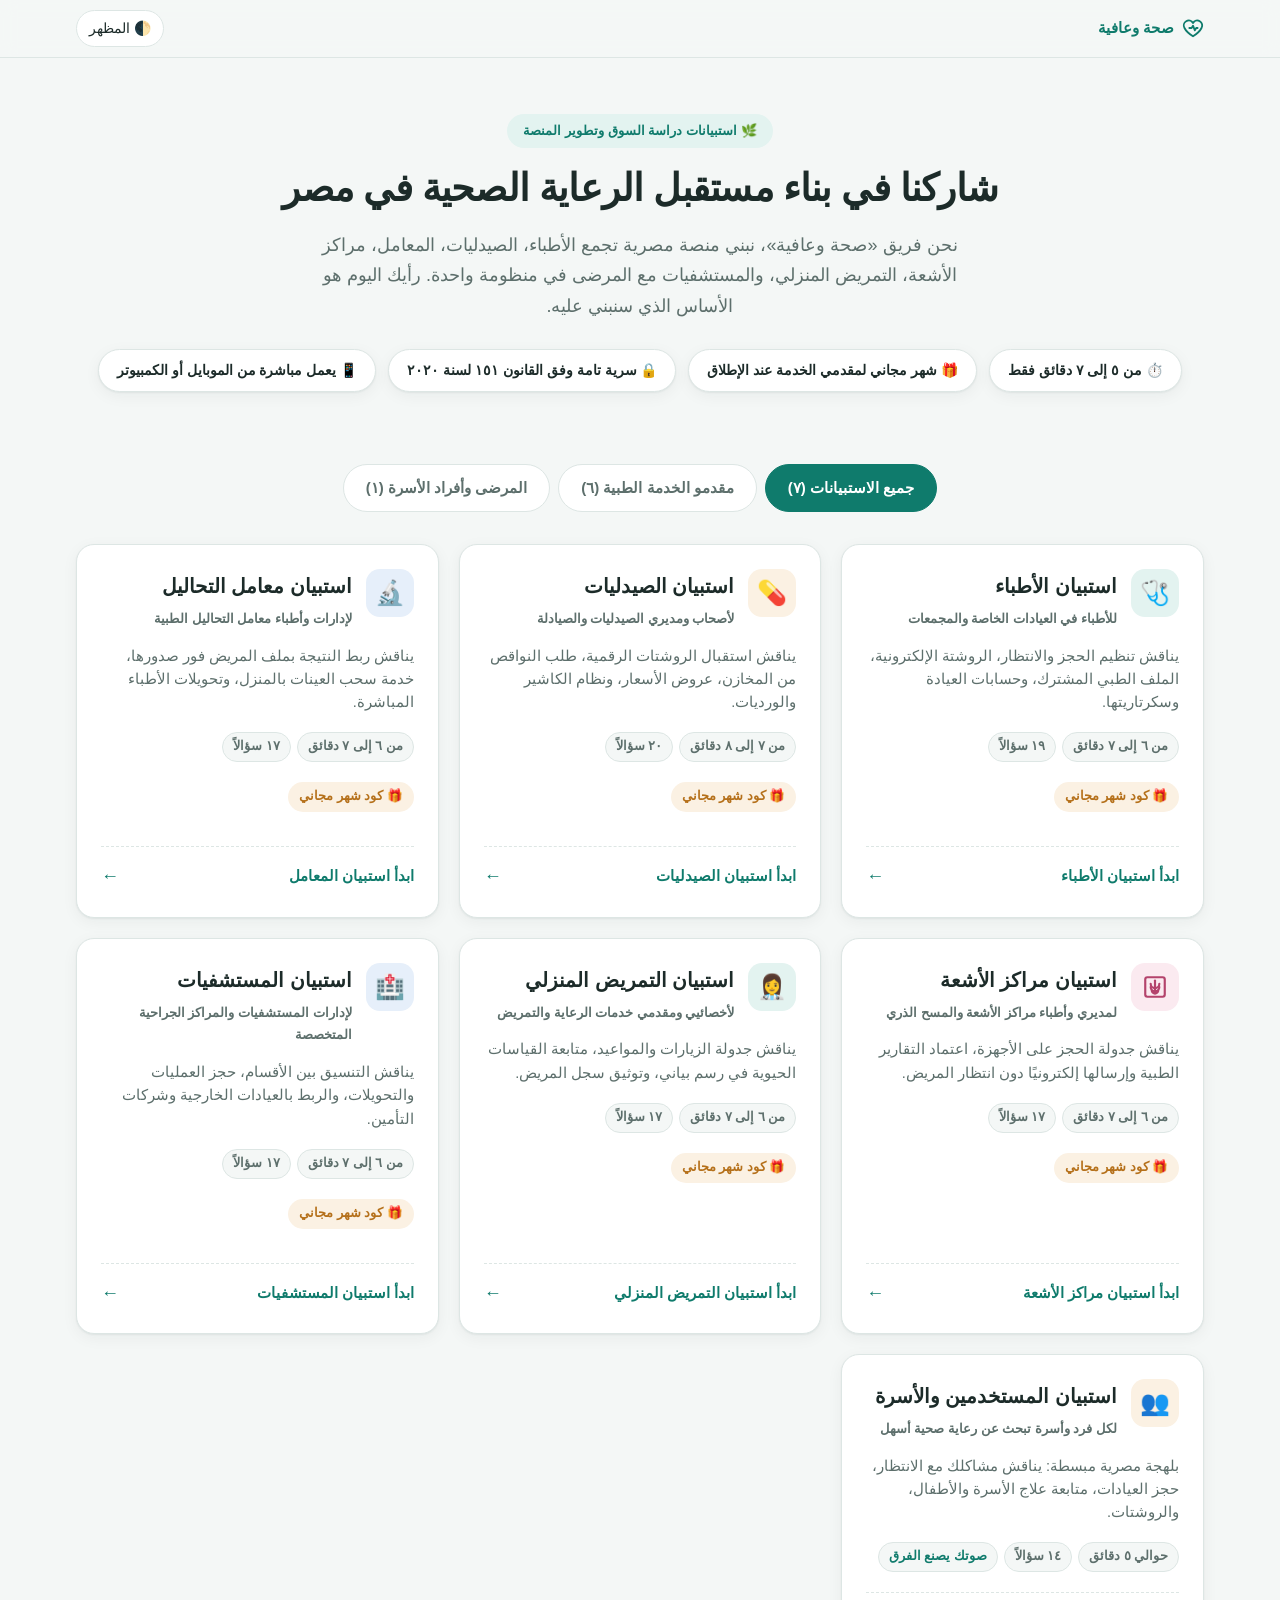
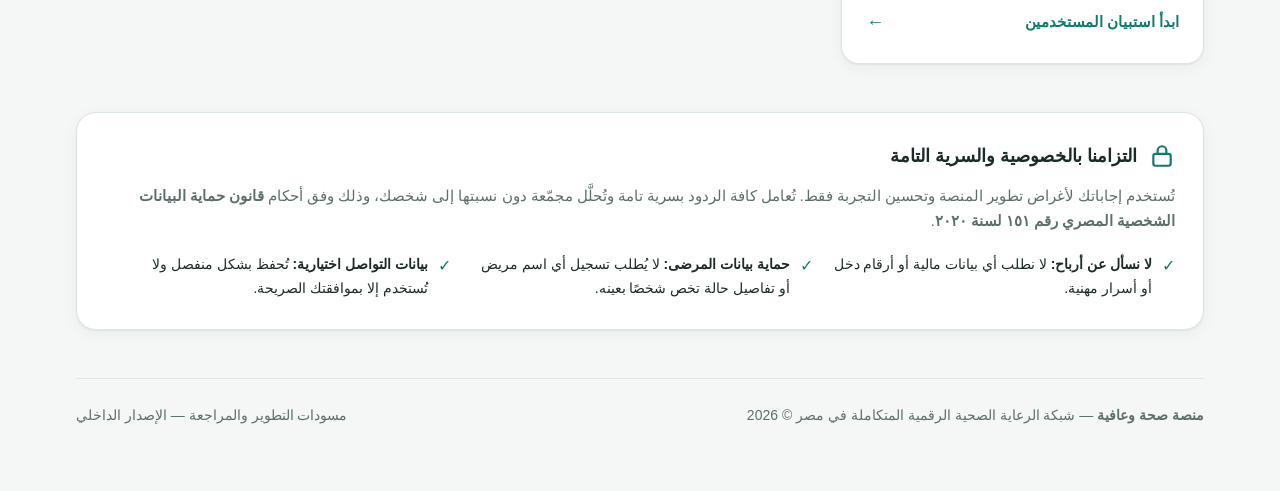
==== index.html @ a5a101ae "surveys" ====
<!doctype html>
<html lang="ar" dir="rtl">

<head>
  <meta charset="utf-8">
  <meta name="viewport" content="width=device-width, initial-scale=1">
  <title>بوابة الاستبيانات — منصة صحة وعافية</title>
  <link rel="stylesheet" href="survey.css">
  <style>
    .index-hero {
      text-align: center;
      padding: 56px 0 32px;
      position: relative;
    }

    .hero-badge {
      display: inline-flex;
      align-items: center;
      gap: 6px;
      font-size: 13px;
      font-weight: 700;
      color: var(--brand);
      background: var(--brand-soft);
      padding: 6px 16px;
      border-radius: 99px;
      margin-bottom: 16px;
    }

    .index-hero h1 {
      font-size: 38px;
      line-height: 1.3;
      margin: 0 0 16px;
      color: var(--text);
      font-weight: 800;
      letter-spacing: -0.02em;
    }

    .hero-lead {
      max-width: 680px;
      margin: 0 auto 28px;
      font-size: 18px;
      color: var(--muted);
      line-height: 1.7;
    }

    .highlights-bar {
      display: flex;
      justify-content: center;
      flex-wrap: wrap;
      gap: 12px;
      margin-bottom: 40px;
    }

    .hl-pill {
      display: inline-flex;
      align-items: center;
      gap: 8px;
      background: var(--card);
      border: 1px solid var(--line);
      border-radius: 99px;
      padding: 8px 18px;
      font-size: 14px;
      font-weight: 600;
      color: var(--text);
      box-shadow: var(--shadow);
    }

    /* Category Nav Tabs */
    .cat-nav {
      display: flex;
      justify-content: center;
      gap: 8px;
      margin-bottom: 32px;
      flex-wrap: wrap;
    }

    .cat-btn {
      font: inherit;
      font-size: 15px;
      font-weight: 600;
      padding: 10px 22px;
      border-radius: 99px;
      cursor: pointer;
      border: 1px solid var(--line);
      background: var(--card);
      color: var(--muted);
      transition: all .2s;
    }

    .cat-btn:hover {
      border-color: var(--brand);
      color: var(--brand);
    }

    .cat-btn.active {
      background: var(--brand);
      color: #fff;
      border-color: var(--brand);
    }

    /* Cards Grid */
    .surveys-grid {
      display: grid;
      grid-template-columns: repeat(auto-fill, minmax(320px, 1fr));
      gap: 20px;
      margin-bottom: 48px;
    }

    .survey-card {
      background: var(--card);
      border: 1px solid var(--line);
      border-radius: 18px;
      padding: 24px;
      box-shadow: var(--shadow);
      display: flex;
      flex-direction: column;
      justify-content: space-between;
      transition: transform .2s ease, border-color .2s ease, box-shadow .2s ease;
      text-decoration: none;
      color: inherit;
      position: relative;
      overflow: hidden;
    }

    .survey-card:hover {
      transform: translateY(-4px);
      border-color: var(--brand);
      box-shadow: 0 10px 24px rgba(15, 123, 108, .12);
    }

    .card-top {
      display: flex;
      align-items: flex-start;
      gap: 14px;
      margin-bottom: 14px;
    }

    .survey-icon {
      flex: none;
      width: 48px;
      height: 48px;
      border-radius: 14px;
      background: var(--brand-soft);
      color: var(--brand);
      display: grid;
      place-items: center;
      font-size: 24px;
    }

    .survey-icon.accent {
      background: var(--accent-soft);
      color: var(--accent);
    }

    .survey-icon.rose {
      background: var(--rose-soft);
      color: var(--rose);
    }

    .survey-icon.sky {
      background: var(--sky-soft);
      color: var(--sky);
    }

    .card-title-group h2 {
      font-size: 20px;
      margin: 0 0 4px;
      color: var(--text);
    }

    .card-target {
      font-size: 13px;
      color: var(--muted);
      font-weight: 600;
    }

    .card-desc {
      font-size: 14.5px;
      color: var(--muted);
      line-height: 1.6;
      margin: 0 0 18px;
      flex: 1;
    }

    .card-meta {
      display: flex;
      flex-wrap: wrap;
      gap: 6px;
      margin-bottom: 20px;
    }

    .meta-tag {
      font-size: 12.5px;
      font-weight: 600;
      padding: 3px 10px;
      border-radius: 99px;
      background: var(--bg);
      color: var(--muted);
      border: 1px solid var(--line);
    }

    .meta-tag.gift {
      background: var(--accent-soft);
      color: var(--accent);
      border-color: transparent;
    }

    .card-action {
      display: flex;
      align-items: center;
      justify-content: space-between;
      padding-top: 14px;
      border-top: 1px dashed var(--line);
      font-weight: 700;
      font-size: 14.5px;
      color: var(--brand);
    }

    .card-action span:last-child {
      font-size: 18px;
      transition: transform .2s;
    }

    .survey-card:hover .card-action span:last-child {
      transform: translateX(-4px);
    }

    /* Trust Section */
    .trust-box {
      background: var(--card);
      border: 1px solid var(--line);
      border-radius: 20px;
      padding: 28px;
      margin-bottom: 48px;
      box-shadow: var(--shadow);
    }

    .trust-header {
      display: flex;
      align-items: center;
      gap: 12px;
      margin-bottom: 12px;
    }

    .trust-header h3 {
      margin: 0;
      font-size: 18px;
      color: var(--text);
    }

    .trust-content {
      font-size: 14.5px;
      color: var(--muted);
      line-height: 1.7;
    }

    .trust-points {
      display: grid;
      grid-template-columns: repeat(auto-fit, minmax(220px, 1fr));
      gap: 16px;
      margin-top: 18px;
    }

    .point {
      display: flex;
      gap: 10px;
      align-items: flex-start;
      font-size: 14px;
    }

    .point i {
      color: var(--brand);
      font-size: 16px;
      font-style: normal;
    }

    /* Footer */
    .index-footer {
      padding-top: 24px;
      border-top: 1px solid var(--line);
      display: flex;
      justify-content: space-between;
      align-items: center;
      flex-wrap: wrap;
      gap: 16px;
      font-size: 14px;
      color: var(--muted);
    }

    @media (max-width: 640px) {
      .index-hero h1 {
        font-size: 28px;
      }

      .hero-lead {
        font-size: 16px;
      }

      .surveys-grid {
        grid-template-columns: 1fr;
      }
    }
  </style>
</head>

<body>

  <!-- Sticky Top Navigation -->
  <div class="bar">
    <div class="bar-in" style="max-width: 1160px; justify-content: space-between;">
      <a href="index.html" class="brand" style="text-decoration: none;">
        <svg viewBox="0 0 24 24" fill="none" stroke="currentColor" stroke-width="2" stroke-linecap="round" stroke-linejoin="round">
          <path d="M12 21s-7-4.4-9.3-9A5.2 5.2 0 0 1 12 6.5 5.2 5.2 0 0 1 21.3 12C19 16.6 12 21 12 21z" />
          <path d="M8 12h2.5l1.5-2.5 2 5 1.5-2.5H17" />
        </svg>
        صحة وعافية
      </a>
      <div style="display: flex; align-items: center; gap: 8px;">
        <button class="tool" id="themeToggle" type="button" aria-label="تبديل المظهر">🌓 المظهر</button>
      </div>
    </div>
  </div>

  <main class="wrap" style="max-width: 1160px;">

    <!-- Hero Section -->
    <section class="index-hero">
      <div class="hero-badge">🌿 استبيانات دراسة السوق وتطوير المنصة</div>
      <h1>شاركنا في بناء مستقبل الرعاية الصحية في مصر</h1>
      <p class="hero-lead">
        نحن فريق «صحة وعافية»، نبني منصة مصرية تجمع الأطباء، الصيدليات، المعامل، مراكز الأشعة، التمريض المنزلي، والمستشفيات مع المرضى في منظومة واحدة. رأيك اليوم هو الأساس الذي سنبني عليه.
      </p>

      <div class="highlights-bar">
        <div class="hl-pill">⏱️ من ٥ إلى ٧ دقائق فقط</div>
        <div class="hl-pill">🎁 شهر مجاني لمقدمي الخدمة عند الإطلاق</div>
        <div class="hl-pill">🔒 سرية تامة وفق القانون ١٥١ لسنة ٢٠٢٠</div>
        <div class="hl-pill">📱 يعمل مباشرة من الموبايل أو الكمبيوتر</div>
      </div>
    </section>

    <!-- Category Tabs -->
    <div class="cat-nav" id="categoryNav">
      <button class="cat-btn active" data-filter="all">جميع الاستبيانات (٧)</button>
      <button class="cat-btn" data-filter="providers">مقدمو الخدمة الطبية (٦)</button>
      <button class="cat-btn" data-filter="users">المرضى وأفراد الأسرة (١)</button>
    </div>

    <!-- Surveys Grid -->
    <div class="surveys-grid" id="surveysGrid">

      <!-- 1. Doctors -->
      <a href="doctor-survey.html" class="survey-card" data-category="providers">
        <div>
          <div class="card-top">
            <div class="survey-icon">🩺</div>
            <div class="card-title-group">
              <h2>استبيان الأطباء</h2>
              <div class="card-target">للأطباء في العيادات الخاصة والمجمعات</div>
            </div>
          </div>
          <p class="card-desc">
            يناقش تنظيم الحجز والانتظار، الروشتة الإلكترونية، الملف الطبي المشترك، وحسابات العيادة وسكرتاريتها.
          </p>
          <div class="card-meta">
            <span class="meta-tag">من ٦ إلى ٧ دقائق</span>
            <span class="meta-tag">١٩ سؤالاً</span>
            <span class="meta-tag gift">🎁 كود شهر مجاني</span>
          </div>
        </div>
        <div class="card-action">
          <span>ابدأ استبيان الأطباء</span>
          <span>←</span>
        </div>
      </a>

      <!-- 2. Pharmacies -->
      <a href="pharmacy-survey.html" class="survey-card" data-category="providers">
        <div>
          <div class="card-top">
            <div class="survey-icon accent">💊</div>
            <div class="card-title-group">
              <h2>استبيان الصيدليات</h2>
              <div class="card-target">لأصحاب ومديري الصيدليات والصيادلة</div>
            </div>
          </div>
          <p class="card-desc">
            يناقش استقبال الروشتات الرقمية، طلب النواقص من المخازن، عروض الأسعار، ونظام الكاشير والورديات.
          </p>
          <div class="card-meta">
            <span class="meta-tag">من ٧ إلى ٨ دقائق</span>
            <span class="meta-tag">٢٠ سؤالاً</span>
            <span class="meta-tag gift">🎁 كود شهر مجاني</span>
          </div>
        </div>
        <div class="card-action">
          <span>ابدأ استبيان الصيدليات</span>
          <span>←</span>
        </div>
      </a>

      <!-- 3. Labs -->
      <a href="lab-survey.html" class="survey-card" data-category="providers">
        <div>
          <div class="card-top">
            <div class="survey-icon sky">🔬</div>
            <div class="card-title-group">
              <h2>استبيان معامل التحاليل</h2>
              <div class="card-target">لإدارات وأطباء معامل التحاليل الطبية</div>
            </div>
          </div>
          <p class="card-desc">
            يناقش ربط النتيجة بملف المريض فور صدورها، خدمة سحب العينات بالمنزل، وتحويلات الأطباء المباشرة.
          </p>
          <div class="card-meta">
            <span class="meta-tag">من ٦ إلى ٧ دقائق</span>
            <span class="meta-tag">١٧ سؤالاً</span>
            <span class="meta-tag gift">🎁 كود شهر مجاني</span>
          </div>
        </div>
        <div class="card-action">
          <span>ابدأ استبيان المعامل</span>
          <span>←</span>
        </div>
      </a>

      <!-- 4. Radiology -->
      <a href="radiology-survey.html" class="survey-card" data-category="providers">
        <div>
          <div class="card-top">
            <div class="survey-icon rose">
              <svg viewBox="0 0 24 24" width="26" height="26" fill="none" stroke="currentColor" stroke-width="2" stroke-linecap="round" stroke-linejoin="round">
                <rect x="3" y="3" width="18" height="18" rx="2" />
                <line x1="12" y1="6" x2="12" y2="18" />
                <path d="M8 9a4 4 0 0 0 8 0" />
                <path d="M8 12a4 4 0 0 0 8 0" />
                <path d="M9 15a3 3 0 0 0 6 0" />
              </svg>
            </div>
            <div class="card-title-group">
              <h2>استبيان مراكز الأشعة</h2>
              <div class="card-target">لمديري وأطباء مراكز الأشعة والمسح الذري</div>
            </div>
          </div>
          <p class="card-desc">
            يناقش جدولة الحجز على الأجهزة، اعتماد التقارير الطبية وإرسالها إلكترونيًا دون انتظار المريض.
          </p>
          <div class="card-meta">
            <span class="meta-tag">من ٦ إلى ٧ دقائق</span>
            <span class="meta-tag">١٧ سؤالاً</span>
            <span class="meta-tag gift">🎁 كود شهر مجاني</span>
          </div>
        </div>
        <div class="card-action">
          <span>ابدأ استبيان مراكز الأشعة</span>
          <span>←</span>
        </div>
      </a>

      <!-- 5. Home Nursing -->
      <a href="nursing-survey.html" class="survey-card" data-category="providers">
        <div>
          <div class="card-top">
            <div class="survey-icon">👩‍⚕️</div>
            <div class="card-title-group">
              <h2>استبيان التمريض المنزلي</h2>
              <div class="card-target">لأخصائيي ومقدمي خدمات الرعاية والتمريض</div>
            </div>
          </div>
          <p class="card-desc">
            يناقش جدولة الزيارات والمواعيد، متابعة القياسات الحيوية في رسم بياني، وتوثيق سجل المريض.
          </p>
          <div class="card-meta">
            <span class="meta-tag">من ٦ إلى ٧ دقائق</span>
            <span class="meta-tag">١٧ سؤالاً</span>
            <span class="meta-tag gift">🎁 كود شهر مجاني</span>
          </div>
        </div>
        <div class="card-action">
          <span>ابدأ استبيان التمريض المنزلي</span>
          <span>←</span>
        </div>
      </a>

      <!-- 6. Hospitals -->
      <a href="hospital-survey.html" class="survey-card" data-category="providers">
        <div>
          <div class="card-top">
            <div class="survey-icon sky">🏥</div>
            <div class="card-title-group">
              <h2>استبيان المستشفيات</h2>
              <div class="card-target">لإدارات المستشفيات والمراكز الجراحية المتخصصة</div>
            </div>
          </div>
          <p class="card-desc">
            يناقش التنسيق بين الأقسام، حجز العمليات والتحويلات، والربط بالعيادات الخارجية وشركات التأمين.
          </p>
          <div class="card-meta">
            <span class="meta-tag">من ٦ إلى ٧ دقائق</span>
            <span class="meta-tag">١٧ سؤالاً</span>
            <span class="meta-tag gift">🎁 كود شهر مجاني</span>
          </div>
        </div>
        <div class="card-action">
          <span>ابدأ استبيان المستشفيات</span>
          <span>←</span>
        </div>
      </a>

      <!-- 7. Users / Patients -->
      <a href="user-survey.html" class="survey-card" data-category="users">
        <div>
          <div class="card-top">
            <div class="survey-icon accent">👥</div>
            <div class="card-title-group">
              <h2>استبيان المستخدمين والأسرة</h2>
              <div class="card-target">لكل فرد وأسرة تبحث عن رعاية صحية أسهل</div>
            </div>
          </div>
          <p class="card-desc">
            بلهجة مصرية مبسطة: يناقش مشاكلك مع الانتظار، حجز العيادات، متابعة علاج الأسرة والأطفال، والروشتات.
          </p>
          <div class="card-meta">
            <span class="meta-tag">حوالي ٥ دقائق</span>
            <span class="meta-tag">١٤ سؤالاً</span>
            <span class="meta-tag" style="color:var(--brand);">صوتك يصنع الفرق</span>
          </div>
        </div>
        <div class="card-action">
          <span>ابدأ استبيان المستخدمين</span>
          <span>←</span>
        </div>
      </a>

    </div>

    <!-- Privacy & Commitment Card -->
    <section class="trust-box">
      <div class="trust-header">
        <svg viewBox="0 0 24 24" width="26" height="26" fill="none" stroke="currentColor" stroke-width="2" stroke-linecap="round" stroke-linejoin="round" style="color:var(--brand);">
          <rect x="4" y="10" width="16" height="11" rx="2" />
          <path d="M8 10V7a4 4 0 0 1 8 0v3" />
        </svg>
        <h3>التزامنا بالخصوصية والسرية التامة</h3>
      </div>
      <div class="trust-content">
        تُستخدم إجاباتك لأغراض تطوير المنصة وتحسين التجربة فقط. تُعامل كافة الردود بسرية تامة وتُحلَّل مجمّعة دون نسبتها إلى شخصك، وذلك وفق أحكام <b>قانون حماية البيانات الشخصية المصري رقم ١٥١ لسنة ٢٠٢٠</b>.
      </div>
      <div class="trust-points">
        <div class="point">
          <i>✓</i>
          <span><b>لا نسأل عن أرباح:</b> لا نطلب أي بيانات مالية أو أرقام دخل أو أسرار مهنية.</span>
        </div>
        <div class="point">
          <i>✓</i>
          <span><b>حماية بيانات المرضى:</b> لا يُطلب تسجيل أي اسم مريض أو تفاصيل حالة تخص شخصًا بعينه.</span>
        </div>
        <div class="point">
          <i>✓</i>
          <span><b>بيانات التواصل اختيارية:</b> تُحفظ بشكل منفصل ولا تُستخدم إلا بموافقتك الصريحة.</span>
        </div>
      </div>
    </section>

    <!-- Footer -->
    <footer class="index-footer">
      <div>
        <b>منصة صحة وعافية</b> — شبكة الرعاية الصحية الرقمية المتكاملة في مصر © 2026
      </div>
      <div style="display: flex; gap: 12px; align-items: center;">
        <span>مسودات التطوير والمراجعة — الإصدار الداخلي</span>
      </div>
    </footer>

  </main>

  <script>
    // Theme toggle matching survey system
    const themeToggle = document.getElementById("themeToggle");
    themeToggle.addEventListener("click", () => {
      const cur = document.documentElement.getAttribute("data-theme");
      const next = cur === "dark" ? "light" : "dark";
      document.documentElement.setAttribute("data-theme", next);
      localStorage.setItem("SURVEY_THEME", next);
    });
    if (localStorage.getItem("SURVEY_THEME")) {
      document.documentElement.setAttribute("data-theme", localStorage.getItem("SURVEY_THEME"));
    }

    // Category Tabs Filtering
    const categoryNav = document.getElementById("categoryNav");
    const cards = document.querySelectorAll(".survey-card");

    categoryNav.addEventListener("click", (e) => {
      const btn = e.target.closest(".cat-btn");
      if (!btn) return;

      categoryNav.querySelectorAll(".cat-btn").forEach(b => b.classList.remove("active"));
      btn.classList.add("active");

      const filter = btn.dataset.filter;
      cards.forEach(card => {
        if (filter === "all") {
          card.style.display = "flex";
        } else {
          card.style.display = card.dataset.category === filter ? "flex" : "none";
        }
      });
    });
  </script>
</body>

</html>
---- survey.css ----
:root {
  --bg: #f4f7f6;
  --card: #ffffff;
  --text: #1c2b29;
  --muted: #5d6f6c;
  --line: #dde6e4;
  --brand: #0f7b6c;
  --brand-rgb: 15, 123, 108;
  --brand-soft: #e3f3f0;
  --accent: #b5701a;
  --accent-soft: #fbf1e3;
  --note: #6a4fb3;
  --note-soft: #f0ecfa;
  --rose: #b4436c;
  --rose-soft: #fbeaf0;
  --sky: #2563a8;
  --sky-soft: #e6effa;
  --shadow: 0 1px 2px rgba(16, 40, 36, .06), 0 4px 16px rgba(16, 40, 36, .05);
}

@media (prefers-color-scheme: dark) {
  :root:not([data-theme="light"]) {
    --bg: #101716;
    --card: #18211f;
    --text: #e6efed;
    --muted: #9db0ac;
    --line: #2a3734;
    --brand: #3cc2ad;
    --brand-rgb: 60, 194, 173;
    --brand-soft: #1b3330;
    --accent: #e3a24f;
    --accent-soft: #33281a;
    --note: #b7a2f0;
    --note-soft: #261f3a;
    --rose: #ee8fb1;
    --rose-soft: #3a1f2a;
    --sky: #8bb8f0;
    --sky-soft: #1a2a3d;
    --shadow: none;
  }
}

:root[data-theme="dark"] {
  --bg: #101716;
  --card: #18211f;
  --text: #e6efed;
  --muted: #9db0ac;
  --line: #2a3734;
  --brand: #3cc2ad;
  --brand-rgb: 60, 194, 173;
  --brand-soft: #1b3330;
  --accent: #e3a24f;
  --accent-soft: #33281a;
  --note: #b7a2f0;
  --note-soft: #261f3a;
  --rose: #ee8fb1;
  --rose-soft: #3a1f2a;
  --sky: #8bb8f0;
  --sky-soft: #1a2a3d;
  --shadow: none;
}

* {
  box-sizing: border-box;
}

html {
  -webkit-text-size-adjust: 100%;
}

body {
  margin: 0;
  background: var(--bg);
  color: var(--text);
  font-family: "Segoe UI", Tahoma, "Noto Sans Arabic", Arial, sans-serif;
  font-size: 17px;
  line-height: 1.75;
}

.wrap {
  max-width: 760px;
  margin: 0 auto;
  padding: 0 16px 64px;
}

.bar {
  position: sticky;
  top: 0;
  z-index: 5;
  background: color-mix(in srgb, var(--bg) 88%, transparent);
  backdrop-filter: blur(8px);
  border-bottom: 1px solid var(--line);
}

.bar-in {
  max-width: 760px;
  margin: 0 auto;
  padding: 10px 16px;
  display: flex;
  align-items: center;
  gap: 12px;
}

.progress {
  flex: 1;
  height: 8px;
  background: var(--line);
  border-radius: 99px;
  overflow: hidden;
}

.progress>i {
  display: block;
  height: 100%;
  width: 0;
  background: var(--brand);
  border-radius: 99px;
  transition: width .3s;
}

.pct {
  font-size: 14px;
  color: var(--muted);
  min-width: 3.2em;
  text-align: end;
}

.tool {
  font: inherit;
  font-size: 14px;
  cursor: pointer;
  border: 1px solid var(--line);
  background: var(--card);
  color: var(--text);
  padding: 5px 12px;
  border-radius: 99px;
  white-space: nowrap;
}

.tool[aria-pressed="true"] {
  background: var(--note-soft);
  border-color: var(--note);
  color: var(--note);
}

.hero {
  padding: 36px 0 8px;
}

.brand {
  display: inline-flex;
  align-items: center;
  gap: 8px;
  color: var(--brand);
  font-weight: 700;
  font-size: 15px;
}

.brand svg {
  width: 22px;
  height: 22px;
}

h1 {
  font-size: 30px;
  line-height: 1.35;
  margin: 10px 0 6px;
}

.meta {
  display: flex;
  flex-wrap: wrap;
  gap: 8px;
  margin: 14px 0 0;
  padding: 0;
  list-style: none;
}

.meta li {
  background: var(--brand-soft);
  color: var(--brand);
  border-radius: 99px;
  padding: 3px 12px;
  font-size: 14px;
  font-weight: 600;
}

.card {
  background: var(--card);
  border: 1px solid var(--line);
  border-radius: 16px;
  box-shadow: var(--shadow);
  padding: 22px;
  margin-top: 18px;
}

.intro p {
  margin: 0 0 12px;
}

.gift {
  background: var(--accent-soft);
  border-radius: 12px;
  padding: 12px 14px;
  margin: 14px 0;
}

.gift b {
  color: var(--accent);
}

.privacy {
  display: flex;
  gap: 10px;
  align-items: flex-start;
  font-size: 15px;
  color: var(--muted);
  border-top: 1px dashed var(--line);
  padding-top: 14px;
  margin-top: 14px;
}

.privacy svg {
  flex: none;
  width: 20px;
  height: 20px;
  margin-top: 4px;
  color: var(--brand);
}

/* How to answer the scale */
.how {
  margin-top: 18px;
}

.how-title {
  font-weight: 700;
  margin: 0 0 10px;
}

.how-strip {
  display: grid;
  grid-template-columns: repeat(5, 1fr);
  gap: 6px;
}

.how-strip div {
  border-radius: 10px;
  padding: 8px 4px;
  text-align: center;
  font-size: 13px;
  line-height: 1.4;
}

.how-strip b {
  display: block;
  font-size: 18px;
}

.how-arrow {
  display: flex;
  justify-content: space-between;
  font-size: 13px;
  color: var(--muted);
  margin-top: 6px;
}

.iv {
  display: none;
  background: var(--note-soft);
  color: var(--note);
  border-radius: 12px;
  padding: 10px 14px;
  font-size: 15px;
  margin-top: 12px;
}

.iv b {
  display: block;
  font-size: 13px;
  opacity: .85;
}

body.interview .iv {
  display: block;
}

.iv-guide ul {
  margin: 6px 0 0;
  padding-inline-start: 18px;
}

.sec-head {
  margin: 40px 0 0;
}

.sec-num {
  color: var(--brand);
  font-weight: 700;
  font-size: 14px;
}

h2 {
  font-size: 22px;
  margin: 0;
}

.sec-lead {
  color: var(--muted);
  margin: 4px 0 0;
  font-size: 15px;
}

.tag {
  display: inline-block;
  font-size: 13px;
  font-weight: 700;
  border-radius: 99px;
  padding: 1px 10px;
  margin-inline-start: 6px;
  vertical-align: 2px;
}

.tag.now {
  background: var(--brand-soft);
  color: var(--brand);
}

.tag.idea {
  background: var(--accent-soft);
  color: var(--accent);
}

.tag.ready {
  background: var(--sky-soft);
  color: var(--sky);
  font-size: 12px;
}

.row-text .tag {
  margin-inline-start: 8px;
  vertical-align: 1px;
}

.sec.rose .sec-num {
  color: var(--rose);
}

.sec.rose .sec-lead-box {
  background: var(--rose-soft);
  border-radius: 14px;
  padding: 14px 16px;
  margin-top: 10px;
  font-size: 15px;
}

.sec.rose .q-n {
  background: var(--rose-soft);
  color: var(--rose);
}

.sec.rose .q.done .q-n {
  background: var(--rose);
  color: #fff;
}

.q {
  scroll-margin-top: 70px;
}

.q-title {
  display: flex;
  gap: 10px;
  font-weight: 700;
  font-size: 18px;
  margin: 0 0 4px;
}

.q-n {
  flex: none;
  width: 30px;
  height: 30px;
  border-radius: 50%;
  background: var(--brand-soft);
  color: var(--brand);
  display: grid;
  place-items: center;
  font-size: 15px;
  margin-top: 1px;
}

.q.done .q-n {
  background: var(--brand);
  color: #fff;
}

.q-hint {
  color: var(--muted);
  font-size: 14px;
  margin: 0 0 12px;
  padding-inline-start: 40px;
}

.q-body {
  padding-inline-start: 40px;
}

.q-desc {
  margin: 0 0 12px;
  padding-inline-start: 40px;
}

.opts {
  display: grid;
  gap: 8px;
}

.opts.cols {
  grid-template-columns: repeat(auto-fill, minmax(170px, 1fr));
}

.opt {
  display: flex;
  align-items: center;
  gap: 10px;
  cursor: pointer;
  border: 1px solid var(--line);
  border-radius: 12px;
  padding: 9px 12px;
  transition: border-color .15s, background .15s;
}

.opt:hover {
  border-color: var(--brand);
}

.opt input {
  accent-color: var(--brand);
  width: 18px;
  height: 18px;
  margin: 0;
  flex: none;
}

.opt:has(input:checked) {
  border-color: var(--brand);
  background: var(--brand-soft);
}

.opt.disabled {
  opacity: .45;
  cursor: not-allowed;
}

.other-in {
  margin-top: 8px;
}

.count {
  font-size: 13px;
  color: var(--muted);
  margin-top: 6px;
}

input[type="text"],
textarea {
  width: 100%;
  font: inherit;
  color: var(--text);
  background: var(--bg);
  border: 1px solid var(--line);
  border-radius: 12px;
  padding: 10px 12px;
}

textarea {
  min-height: 96px;
  resize: vertical;
}

input[type="text"]:focus,
textarea:focus {
  outline: 2px solid var(--brand);
  outline-offset: 1px;
  border-color: transparent;
}

.field {
  display: grid;
  gap: 4px;
  margin-bottom: 10px;
}

.field label {
  font-size: 15px;
  color: var(--muted);
}

/* Scale: number + word on every button, tint grows with importance */
.rows {
  display: grid;
  gap: 10px;
}

.row {
  border: 1px solid var(--line);
  border-radius: 12px;
  padding: 10px 12px;
}

.row.done {
  border-color: var(--brand);
}

.row-text {
  margin: 0 0 8px;
}

.scale {
  display: grid;
  grid-template-columns: repeat(5, 1fr);
  gap: 6px;
}

.scale label {
  cursor: pointer;
  position: relative;
}

.scale input {
  position: absolute;
  opacity: 0;
  pointer-events: none;
}

.scale span {
  display: grid;
  place-items: center;
  align-content: center;
  min-height: 54px;
  padding: 4px 2px;
  border-radius: 10px;
  border: 1px solid var(--line);
  text-align: center;
  line-height: 1.25;
  background: rgba(var(--brand-rgb), var(--t));
  transition: background .15s, border-color .15s, color .15s;
}

.scale span b {
  font-size: 17px;
}

.scale span small {
  font-size: 12px;
  color: var(--muted);
}

.scale label:hover span {
  border-color: var(--brand);
}

.scale input:checked+span {
  background: var(--brand);
  border-color: var(--brand);
  color: #fff;
}

.scale input:checked+span small {
  color: #fff;
}

.scale input:focus-visible+span {
  outline: 2px solid var(--brand);
  outline-offset: 2px;
}

.note-line {
  font-size: 14px;
  color: var(--muted);
  margin: 10px 0 0;
}

.cond {
  display: none;
}

.cond.show {
  display: block;
}

.thanks {
  text-align: center;
  padding: 32px 22px;
}

.thanks h2 {
  font-size: 26px;
  color: var(--brand);
}

.thanks p {
  color: var(--muted);
  margin: 6px 0 0;
}

.draft {
  font-size: 13px;
  color: var(--muted);
  text-align: center;
  margin-top: 28px;
}

.submit-wrap {
  text-align: center;
  padding: 28px 22px;
}

.submit-btn {
  font: inherit;
  font-size: 16px;
  font-weight: 700;
  cursor: pointer;
  border: none;
  border-radius: 99px;
  background: var(--brand);
  color: #fff;
  padding: 12px 32px;
}

.submit-btn:disabled {
  opacity: .6;
  cursor: not-allowed;
}

.submit-status {
  font-size: 14px;
  color: var(--muted);
  margin-top: 10px;
  min-height: 1.4em;
}

.submit-status.error {
  color: var(--rose);
}

[hidden] {
  display: none !important;
}

@media (max-width: 560px) {
  body {
    font-size: 16px;
  }

  h1 {
    font-size: 25px;
  }

  .card {
    padding: 18px 16px;
  }

  .q-hint,
  .q-body,
  .q-desc {
    padding-inline-start: 0;
  }

  .opts.cols {
    grid-template-columns: 1fr 1fr;
  }

  .scale {
    gap: 4px;
  }

  .scale span small {
    font-size: 11px;
  }
}

@media print {
  .bar {
    display: none;
  }

  body {
    background: #fff;
    color: #000;
    font-size: 13px;
  }

  .card {
    box-shadow: none;
    break-inside: avoid;
    border-color: #bbb;
  }

  .cond {
    display: block !important;
  }

  .opt,
  .row,
  .scale span {
    border-color: #999;
  }
}
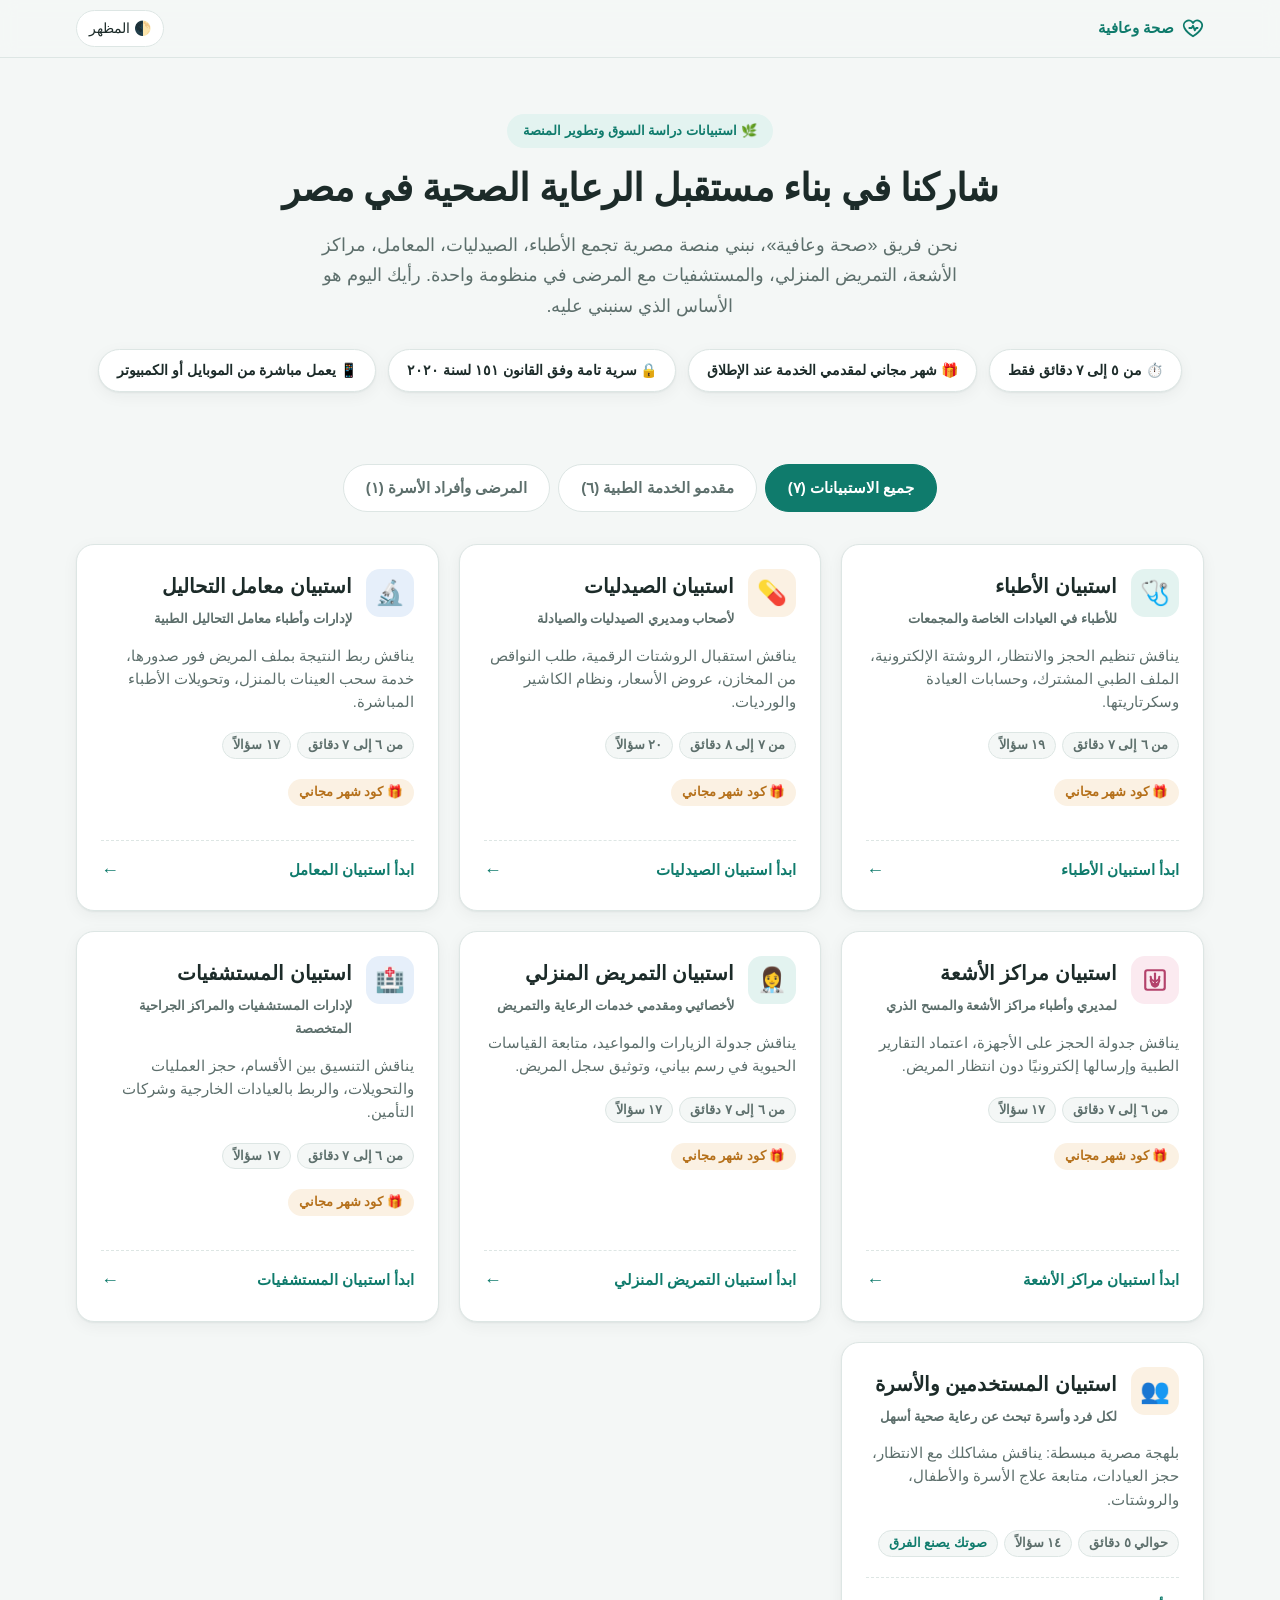
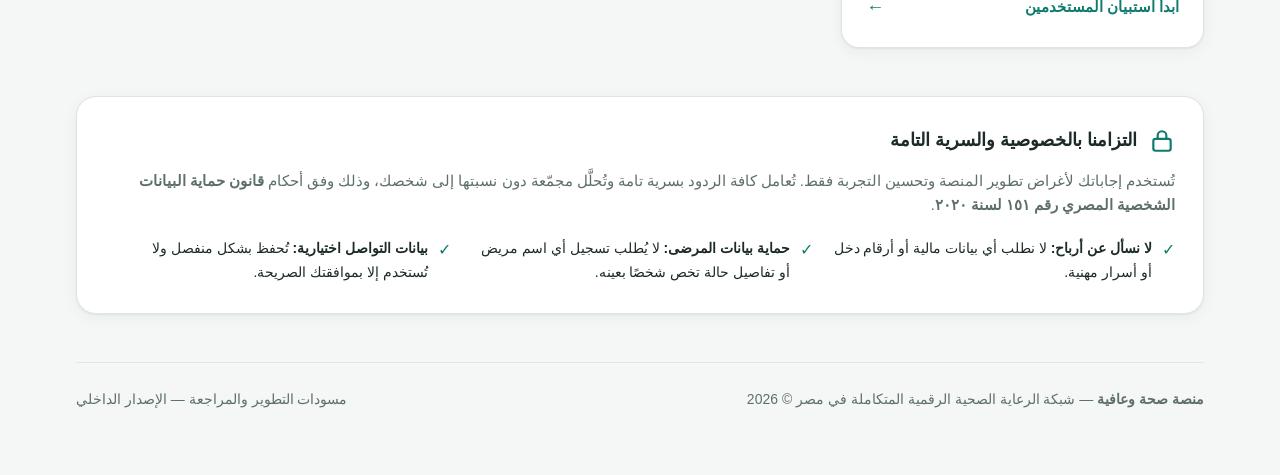
==== commit 5a7ba623: "com2" ====
--- a/index.html
+++ b/index.html
@@ -186,10 +186,14 @@
       display: flex;
       flex-wrap: wrap;
       gap: 6px;
+      align-items: center;
       margin-bottom: 20px;
     }
 
     .meta-tag {
+      display: inline-flex;
+      align-items: center;
+      line-height: 1.5;
       font-size: 12.5px;
       font-weight: 600;
       padding: 3px 10px;
